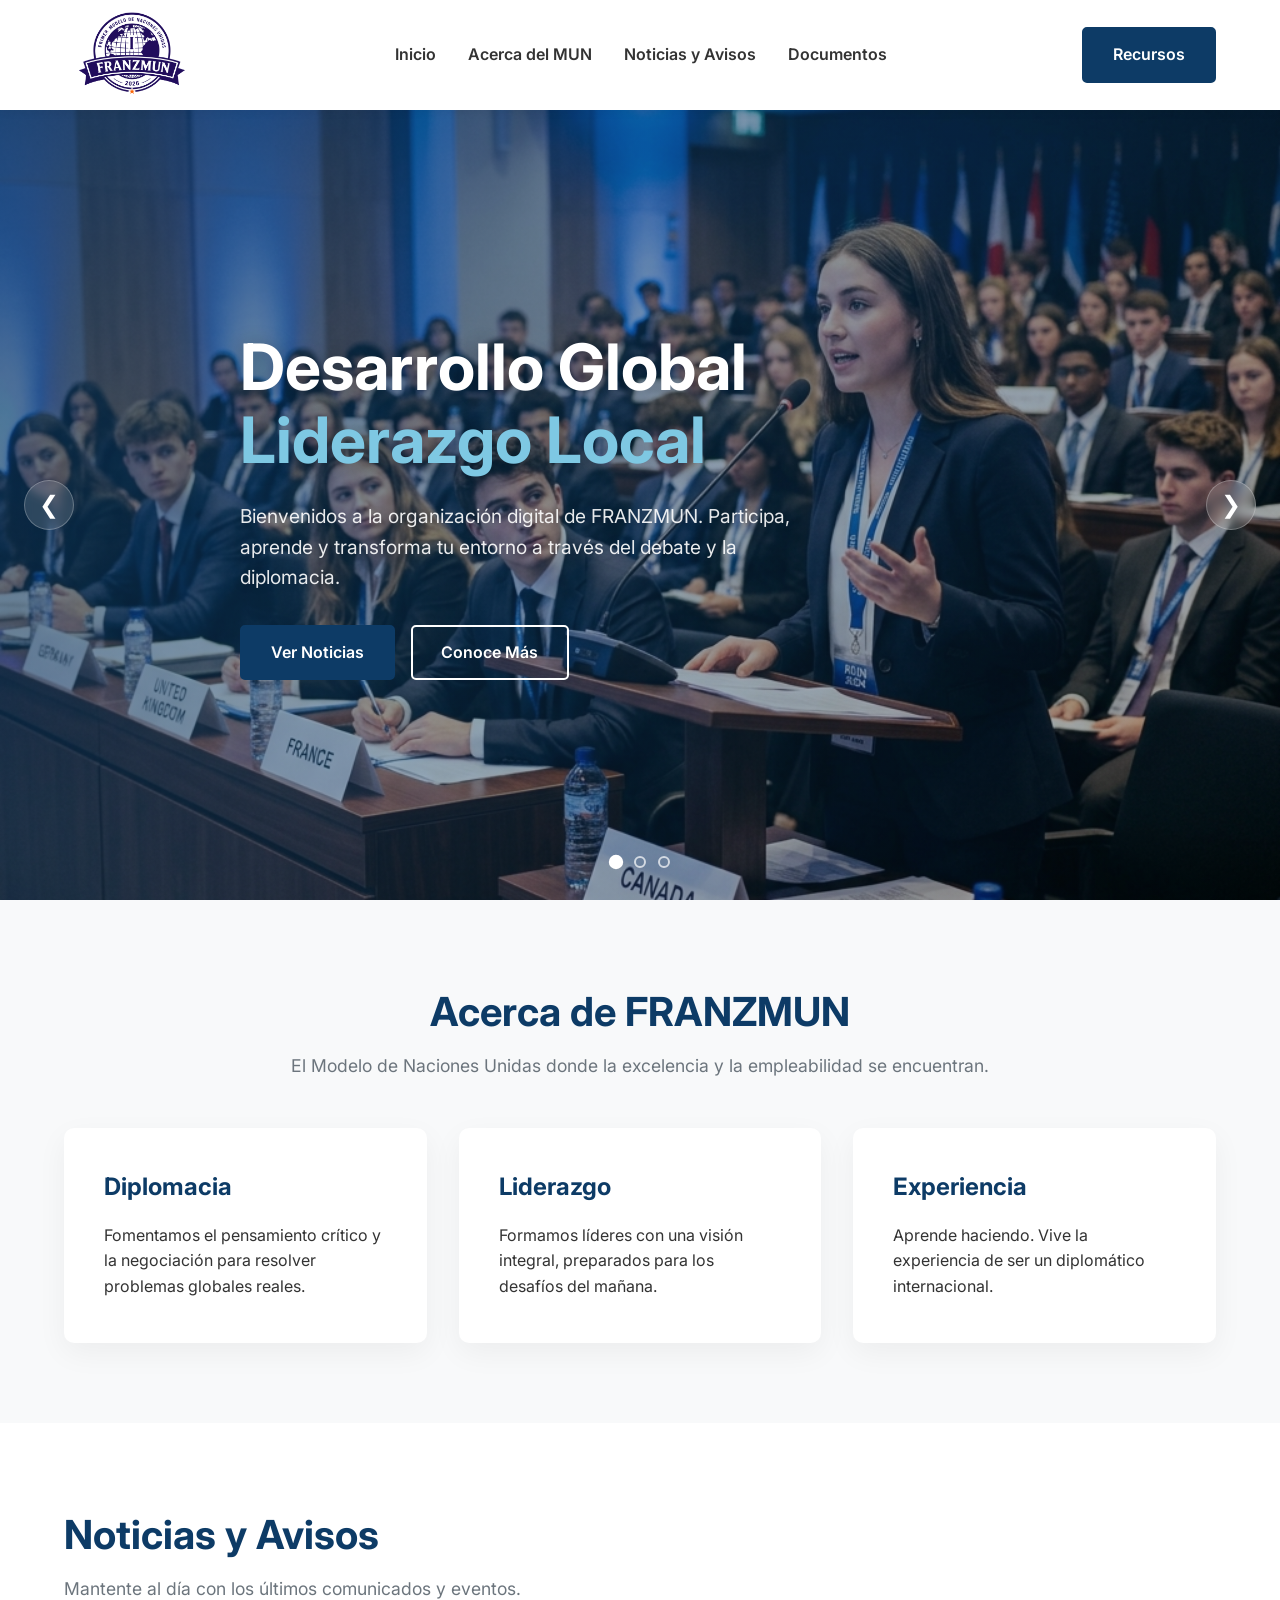
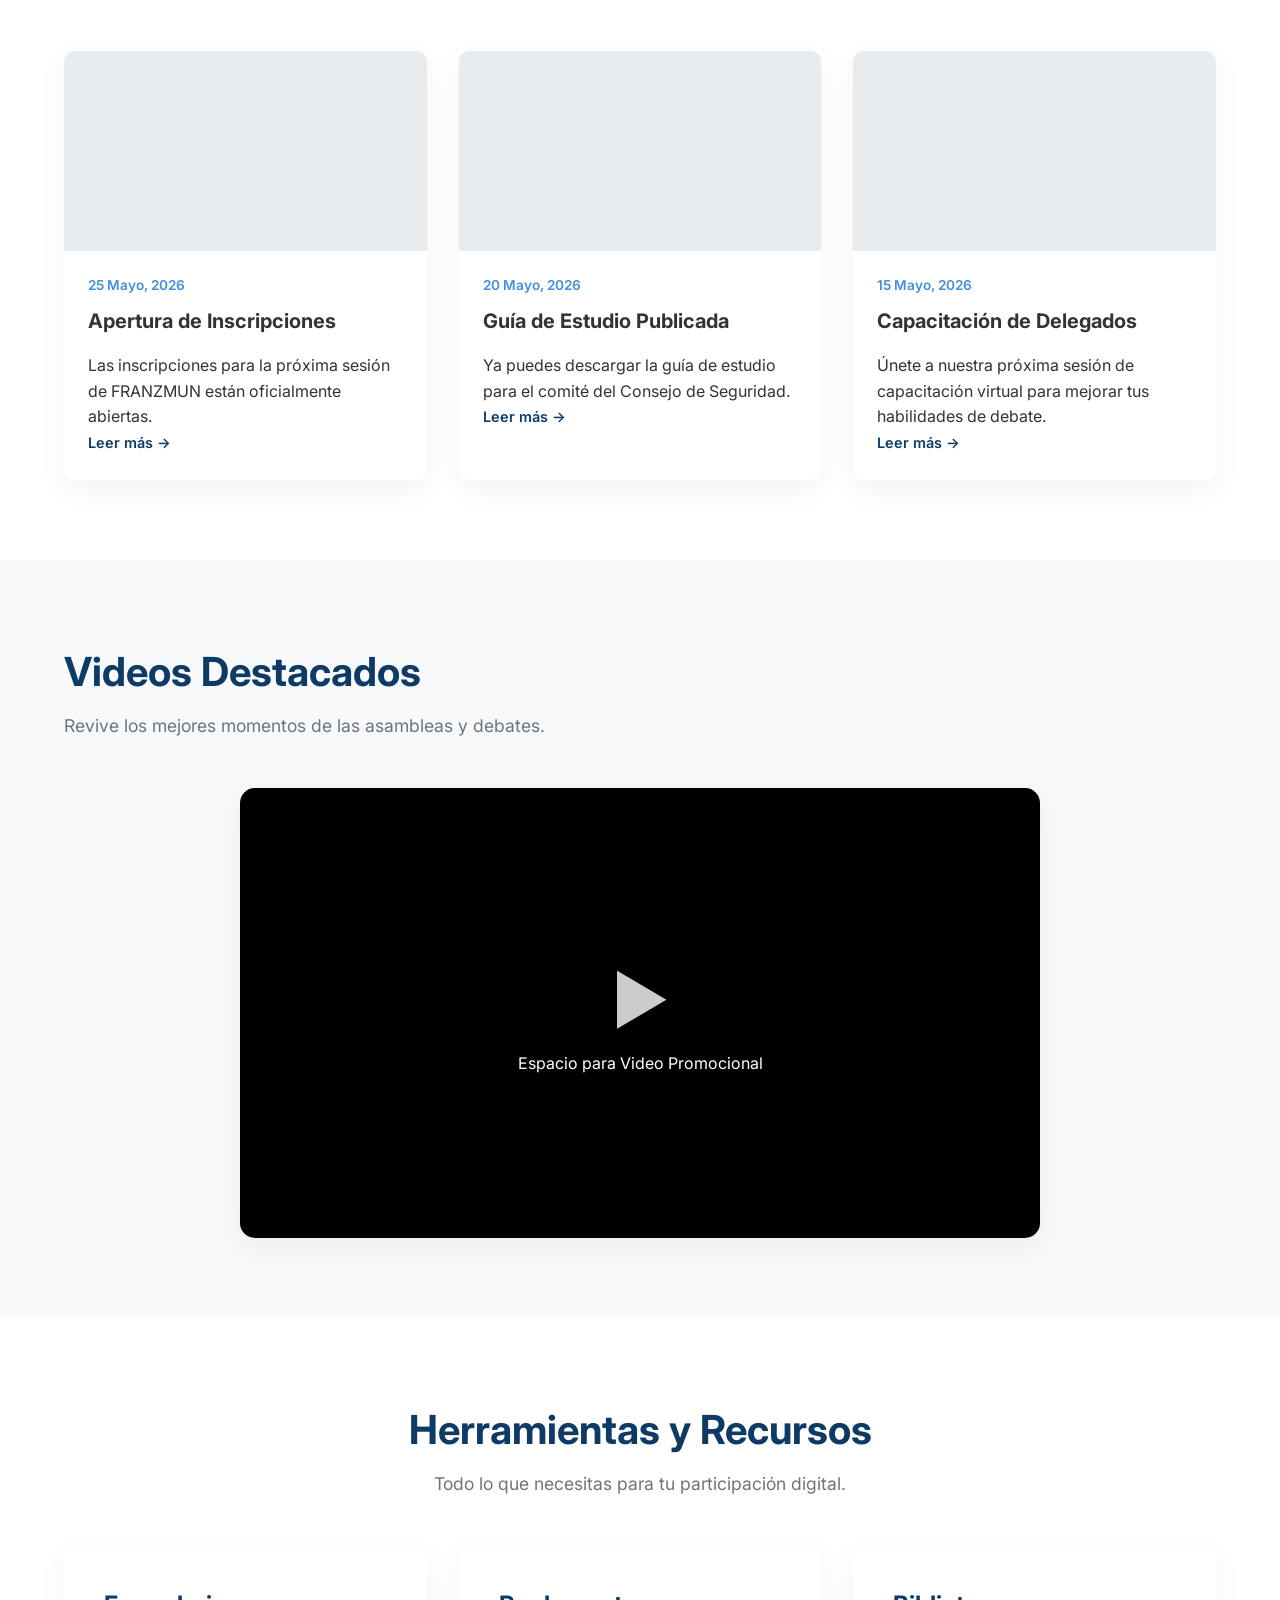
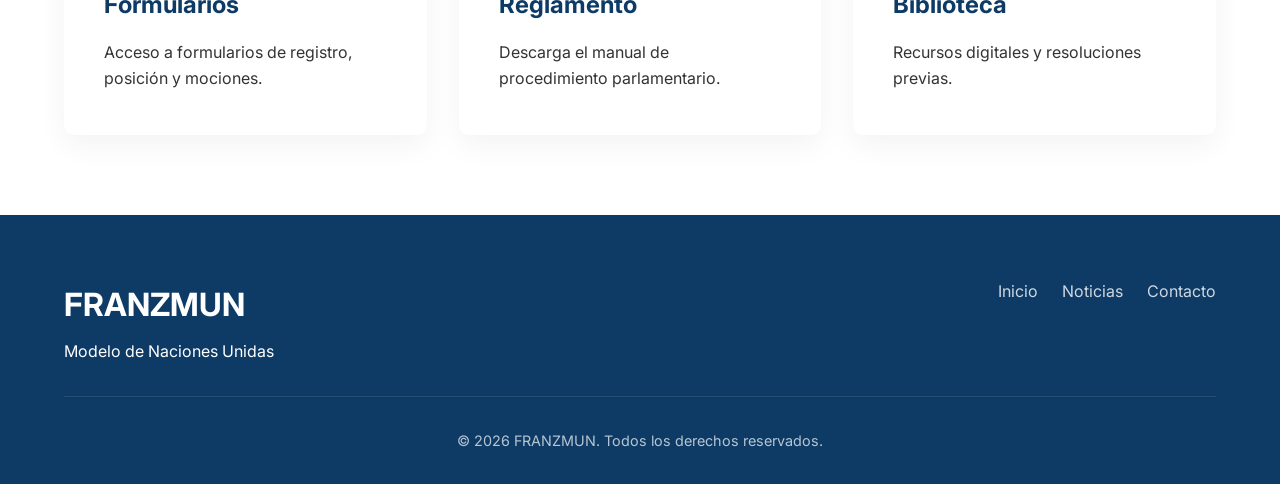
==== index.html @ 97136ec7 "Agregado carrusel de imagenes en el inicio" ====
<!DOCTYPE html>
<html lang="es">
<head>
    <meta charset="UTF-8">
    <meta name="viewport" content="width=device-width, initial-scale=1.0">
    <title>FRANZMUN | Modelo de Naciones Unidas</title>
    <meta name="description" content="Página oficial de FRANZMUN, Modelo de Naciones Unidas. Organización digital, herramientas virtuales y recursos para los delegados.">
    <!-- Google Fonts -->
    <link rel="preconnect" href="https://fonts.googleapis.com">
    <link rel="preconnect" href="https://fonts.gstatic.com" crossorigin>
    <link href="https://fonts.googleapis.com/css2?family=Inter:wght@300;400;600;700&display=swap" rel="stylesheet">
    <!-- Custom CSS -->
    <link rel="stylesheet" href="css/styles.css">
</head>
<body>

    <!-- Header / Navbar -->
    <header class="header">
        <div class="container navbar">
            <div class="logo">
                <a href="#"><img src="franzmun_transparente.png" alt="FRANZMUN Logo" class="logo-img"></a>
            </div>
            <nav class="nav-links">
                <ul>
                    <li><a href="#inicio">Inicio</a></li>
                    <li><a href="#acerca">Acerca del MUN</a></li>
                    <li><a href="#noticias">Noticias y Avisos</a></li>
                    <li><a href="documentos.html">Documentos</a></li>
                </ul>
            </nav>
            <a href="#recursos" class="btn btn-primary">Recursos</a>
            <div class="menu-toggle" id="mobile-menu">
                <span class="bar"></span>
                <span class="bar"></span>
                <span class="bar"></span>
            </div>
        </div>
    </header>

    <!-- Hero Carousel -->
    <section id="inicio" class="hero-carousel">
        <div class="carousel-slides">
            <!-- Slide 1 -->
            <div class="carousel-slide active" style="background-image: url('images/mun_debate.png');">
                <div class="carousel-overlay"></div>
                <div class="carousel-content container">
                    <h1>Desarrollo Global <br> <span>Liderazgo Local</span></h1>
                    <p>Bienvenidos a la organización digital de FRANZMUN. Participa, aprende y transforma tu entorno a través del debate y la diplomacia.</p>
                    <div class="hero-buttons">
                        <a href="#noticias" class="btn btn-primary">Ver Noticias</a>
                        <a href="#acerca" class="btn btn-secondary btn-light">Conoce Más</a>
                    </div>
                </div>
            </div>
            <!-- Slide 2 -->
            <div class="carousel-slide" style="background-image: url('images/mun_assembly.png');">
                <div class="carousel-overlay"></div>
                <div class="carousel-content container">
                    <h1>Asamblea General <br> <span>FRANZMUN 2026</span></h1>
                    <p>Vive la experiencia de representar a una nación y debatir los temas más relevantes de la agenda internacional.</p>
                    <div class="hero-buttons">
                        <a href="documentos.html" class="btn btn-primary">Ver Documentos</a>
                        <a href="#acerca" class="btn btn-secondary btn-light">Conoce Más</a>
                    </div>
                </div>
            </div>
            <!-- Slide 3 -->
            <div class="carousel-slide" style="background-image: url('images/mun_networking.png');">
                <div class="carousel-overlay"></div>
                <div class="carousel-content container">
                    <h1>Diplomacia <br> <span>y Networking</span></h1>
                    <p>Conecta con otros delegados, desarrolla habilidades de liderazgo y construye relaciones internacionales.</p>
                    <div class="hero-buttons">
                        <a href="#herramientas" class="btn btn-primary">Herramientas</a>
                        <a href="#acerca" class="btn btn-secondary btn-light">Conoce Más</a>
                    </div>
                </div>
            </div>
        </div>
        <!-- Carousel Indicators -->
        <div class="carousel-indicators">
            <button class="indicator active" data-slide="0" aria-label="Slide 1"></button>
            <button class="indicator" data-slide="1" aria-label="Slide 2"></button>
            <button class="indicator" data-slide="2" aria-label="Slide 3"></button>
        </div>
        <!-- Carousel Arrows -->
        <button class="carousel-arrow carousel-prev" aria-label="Anterior">&#10094;</button>
        <button class="carousel-arrow carousel-next" aria-label="Siguiente">&#10095;</button>
    </section>

    <!-- Acerca del MUN -->
    <section id="acerca" class="section bg-light">
        <div class="container">
            <div class="section-header text-center">
                <h2>Acerca de FRANZMUN</h2>
                <p>El Modelo de Naciones Unidas donde la excelencia y la empleabilidad se encuentran.</p>
            </div>
            <div class="about-grid">
                <div class="card">
                    <h3>Diplomacia</h3>
                    <p>Fomentamos el pensamiento crítico y la negociación para resolver problemas globales reales.</p>
                </div>
                <div class="card">
                    <h3>Liderazgo</h3>
                    <p>Formamos líderes con una visión integral, preparados para los desafíos del mañana.</p>
                </div>
                <div class="card">
                    <h3>Experiencia</h3>
                    <p>Aprende haciendo. Vive la experiencia de ser un diplomático internacional.</p>
                </div>
            </div>
        </div>
    </section>

    <!-- Noticias y Avisos -->
    <section id="noticias" class="section">
        <div class="container">
            <div class="section-header">
                <h2>Noticias y Avisos</h2>
                <p>Mantente al día con los últimos comunicados y eventos.</p>
            </div>
            <div class="news-grid">
                <!-- News Card 1 -->
                <article class="news-card">
                    <div class="news-image placeholder-img"></div>
                    <div class="news-content">
                        <span class="date">25 Mayo, 2026</span>
                        <h3>Apertura de Inscripciones</h3>
                        <p>Las inscripciones para la próxima sesión de FRANZMUN están oficialmente abiertas.</p>
                        <a href="#" class="read-more">Leer más &rarr;</a>
                    </div>
                </article>
                <!-- News Card 2 -->
                <article class="news-card">
                    <div class="news-image placeholder-img"></div>
                    <div class="news-content">
                        <span class="date">20 Mayo, 2026</span>
                        <h3>Guía de Estudio Publicada</h3>
                        <p>Ya puedes descargar la guía de estudio para el comité del Consejo de Seguridad.</p>
                        <a href="#" class="read-more">Leer más &rarr;</a>
                    </div>
                </article>
                <!-- News Card 3 -->
                <article class="news-card">
                    <div class="news-image placeholder-img"></div>
                    <div class="news-content">
                        <span class="date">15 Mayo, 2026</span>
                        <h3>Capacitación de Delegados</h3>
                        <p>Únete a nuestra próxima sesión de capacitación virtual para mejorar tus habilidades de debate.</p>
                        <a href="#" class="read-more">Leer más &rarr;</a>
                    </div>
                </article>
            </div>
        </div>
    </section>

    <!-- Multimedia / Videos -->
    <section id="multimedia" class="section bg-light">
        <div class="container">
            <div class="section-header">
                <h2>Videos Destacados</h2>
                <p>Revive los mejores momentos de las asambleas y debates.</p>
            </div>
            <div class="video-container">
                <!-- Placeholder for Video Integration -->
                <div class="video-wrapper">
                    <div class="video-placeholder">
                        <span class="play-icon">&#9658;</span>
                        <p>Espacio para Video Promocional</p>
                    </div>
                </div>
            </div>
        </div>
    </section>

    <!-- Herramientas Virtuales & Recursos -->
    <section id="herramientas" class="section">
        <div class="container">
            <div class="section-header text-center">
                <h2>Herramientas y Recursos</h2>
                <p>Todo lo que necesitas para tu participación digital.</p>
            </div>
            <div class="tools-grid">
                <a href="#" class="tool-card">
                    <h3>Formularios</h3>
                    <p>Acceso a formularios de registro, posición y mociones.</p>
                </a>
                <a href="#" class="tool-card">
                    <h3>Reglamento</h3>
                    <p>Descarga el manual de procedimiento parlamentario.</p>
                </a>
                <a href="#" class="tool-card">
                    <h3>Biblioteca</h3>
                    <p>Recursos digitales y resoluciones previas.</p>
                </a>
            </div>
        </div>
    </section>

    <!-- Footer -->
    <footer class="footer">
        <div class="container">
            <div class="footer-content">
                <div class="footer-brand">
                    <h2>FRANZMUN</h2>
                    <p>Modelo de Naciones Unidas</p>
                </div>
                <div class="footer-links">
                    <ul>
                        <li><a href="#inicio">Inicio</a></li>
                        <li><a href="#noticias">Noticias</a></li>
                        <li><a href="#contacto">Contacto</a></li>
                    </ul>
                </div>
            </div>
            <div class="footer-bottom">
                <p>&copy; 2026 FRANZMUN. Todos los derechos reservados.</p>
            </div>
        </div>
    </footer>

    <!-- Custom JS -->
    <script src="js/main.js"></script>
</body>
</html>
---- css/styles.css ----
/* =========================================
   VARIABLES & DESIGN TOKENS
   ========================================= */
:root {
    /* Colors - Corporate Blue, White, and Grays */
    --primary-color: #0d3b66;      /* Deep Corporate Blue */
    --primary-light: #165696;
    --secondary-color: #418fde;    /* UN Light Blue Accent */
    --bg-color: #ffffff;           /* Pure White */
    --bg-light: #f8f9fa;           /* Light Gray for section distinction */
    --text-main: #333333;          /* Dark gray for readable text */
    --text-muted: #6c757d;
    --white: #ffffff;
    
    /* Typography */
    --font-family: 'Inter', sans-serif;
    
    /* Transitions & Shadows */
    --transition-speed: 0.3s;
    --box-shadow: 0 10px 30px rgba(0, 0, 0, 0.05);
    --box-shadow-hover: 0 15px 40px rgba(13, 59, 102, 0.15);
}

/* =========================================
   RESET & GLOBAL STYLES
   ========================================= */
* {
    margin: 0;
    padding: 0;
    box-sizing: border-box;
}

html {
    scroll-behavior: smooth;
}

body {
    font-family: var(--font-family);
    background-color: var(--bg-color);
    color: var(--text-main);
    line-height: 1.6;
    overflow-x: hidden;
}

a {
    text-decoration: none;
    color: inherit;
    transition: color var(--transition-speed);
}

ul {
    list-style: none;
}

.container {
    width: 90%;
    max-width: 1200px;
    margin: 0 auto;
}

.section {
    padding: 5rem 0;
}

.bg-light {
    background-color: var(--bg-light);
}

.text-center {
    text-align: center;
}

.section-header {
    margin-bottom: 3rem;
}

.section-header h2 {
    font-size: 2.5rem;
    color: var(--primary-color);
    margin-bottom: 0.5rem;
}

.section-header p {
    color: var(--text-muted);
    font-size: 1.1rem;
}

/* =========================================
   BUTTONS
   ========================================= */
.btn {
    display: inline-block;
    padding: 0.8rem 1.8rem;
    border-radius: 5px;
    font-weight: 600;
    cursor: pointer;
    transition: all var(--transition-speed);
    text-align: center;
}

.btn-primary {
    background-color: var(--primary-color);
    color: var(--white);
    border: 2px solid var(--primary-color);
}

.btn-primary:hover {
    background-color: var(--primary-light);
    border-color: var(--primary-light);
    transform: translateY(-2px);
    box-shadow: 0 5px 15px rgba(13, 59, 102, 0.3);
}

.btn-secondary {
    background-color: transparent;
    color: var(--primary-color);
    border: 2px solid var(--primary-color);
}

.btn-secondary:hover {
    background-color: var(--primary-color);
    color: var(--white);
    transform: translateY(-2px);
}

/* =========================================
   HEADER & NAVBAR
   ========================================= */
.header {
    background-color: rgba(255, 255, 255, 0.95);
    backdrop-filter: blur(10px);
    position: fixed;
    width: 100%;
    top: 0;
    z-index: 1000;
    box-shadow: 0 2px 10px rgba(0,0,0,0.05);
}

.navbar {
    display: flex;
    justify-content: space-between;
    align-items: center;
    height: 110px;
}

.logo a {
    display: flex;
    align-items: center;
}

.logo-img {
    height: 90px;
    width: auto;
    transition: transform var(--transition-speed);
}
.logo-img:hover {
    transform: scale(1.05);
}

.nav-links ul {
    display: flex;
    gap: 2rem;
}

.nav-links a {
    font-weight: 600;
    color: var(--text-main);
    position: relative;
}

.nav-links a::after {
    content: '';
    position: absolute;
    width: 0;
    height: 2px;
    bottom: -5px;
    left: 0;
    background-color: var(--secondary-color);
    transition: width var(--transition-speed);
}

.nav-links a:hover::after {
    width: 100%;
}

.nav-links a:hover {
    color: var(--primary-color);
}

.menu-toggle {
    display: none;
    cursor: pointer;
}

.bar {
    display: block;
    width: 25px;
    height: 3px;
    margin: 5px auto;
    transition: all 0.3s ease-in-out;
    background-color: var(--primary-color);
}

/* =========================================
   HERO CAROUSEL
   ========================================= */
.hero-carousel {
    margin-top: 110px;
    position: relative;
    height: calc(100vh - 110px);
    min-height: 500px;
    overflow: hidden;
}

.carousel-slides {
    position: relative;
    width: 100%;
    height: 100%;
}

.carousel-slide {
    position: absolute;
    top: 0;
    left: 0;
    width: 100%;
    height: 100%;
    background-size: cover;
    background-position: center;
    background-repeat: no-repeat;
    opacity: 0;
    transition: opacity 1s ease-in-out;
    display: flex;
    align-items: center;
    z-index: 0;
}

.carousel-slide.active {
    opacity: 1;
    z-index: 1;
}

.carousel-overlay {
    position: absolute;
    top: 0;
    left: 0;
    right: 0;
    bottom: 0;
    background: linear-gradient(135deg, rgba(13, 59, 102, 0.75) 0%, rgba(13, 59, 102, 0.45) 50%, rgba(0, 0, 0, 0.3) 100%);
    z-index: 1;
}

.carousel-content {
    position: relative;
    z-index: 2;
    max-width: 800px;
}

.carousel-content h1 {
    font-size: 4rem;
    line-height: 1.15;
    color: var(--white);
    margin-bottom: 1.5rem;
    text-shadow: 0 2px 20px rgba(0, 0, 0, 0.3);
    animation: fadeInUp 0.8s ease-out;
}

.carousel-content h1 span {
    color: #7ec8e3;
}

.carousel-content p {
    font-size: 1.2rem;
    color: rgba(255, 255, 255, 0.9);
    margin-bottom: 2rem;
    max-width: 600px;
    text-shadow: 0 1px 10px rgba(0, 0, 0, 0.2);
    animation: fadeInUp 0.8s ease-out 0.2s both;
}

.carousel-content .hero-buttons {
    animation: fadeInUp 0.8s ease-out 0.4s both;
}

/* Light variant buttons for dark backgrounds */
.btn-light {
    color: var(--white) !important;
    border-color: var(--white) !important;
}

.btn-light:hover {
    background-color: var(--white) !important;
    color: var(--primary-color) !important;
}

/* Carousel Indicators */
.carousel-indicators {
    position: absolute;
    bottom: 2rem;
    left: 50%;
    transform: translateX(-50%);
    display: flex;
    gap: 0.75rem;
    z-index: 10;
}

.indicator {
    width: 12px;
    height: 12px;
    border-radius: 50%;
    border: 2px solid rgba(255, 255, 255, 0.7);
    background: transparent;
    cursor: pointer;
    transition: all 0.3s ease;
    padding: 0;
}

.indicator:hover {
    background: rgba(255, 255, 255, 0.5);
}

.indicator.active {
    background: var(--white);
    border-color: var(--white);
    transform: scale(1.2);
}

/* Carousel Arrows */
.carousel-arrow {
    position: absolute;
    top: 50%;
    transform: translateY(-50%);
    z-index: 10;
    background: rgba(255, 255, 255, 0.15);
    backdrop-filter: blur(5px);
    border: 1px solid rgba(255, 255, 255, 0.25);
    color: var(--white);
    font-size: 1.5rem;
    width: 50px;
    height: 50px;
    border-radius: 50%;
    cursor: pointer;
    transition: all 0.3s ease;
    display: flex;
    align-items: center;
    justify-content: center;
}

.carousel-arrow:hover {
    background: rgba(255, 255, 255, 0.3);
    transform: translateY(-50%) scale(1.1);
}

.carousel-prev {
    left: 1.5rem;
}

.carousel-next {
    right: 1.5rem;
}

/* Animation */
@keyframes fadeInUp {
    from {
        opacity: 0;
        transform: translateY(25px);
    }
    to {
        opacity: 1;
        transform: translateY(0);
    }
}

.hero-buttons {
    display: flex;
    gap: 1rem;
}

/* =========================================
   CARDS (About & Tools)
   ========================================= */
.about-grid, .tools-grid {
    display: grid;
    grid-template-columns: repeat(auto-fit, minmax(300px, 1fr));
    gap: 2rem;
}

.card, .tool-card {
    background-color: var(--white);
    padding: 2.5rem;
    border-radius: 10px;
    box-shadow: var(--box-shadow);
    transition: all var(--transition-speed);
    border-bottom: 4px solid transparent;
}

.card:hover, .tool-card:hover {
    transform: translateY(-5px);
    box-shadow: var(--box-shadow-hover);
    border-bottom-color: var(--primary-color);
}

.card h3, .tool-card h3 {
    color: var(--primary-color);
    margin-bottom: 1rem;
    font-size: 1.5rem;
}

/* =========================================
   NEWS SECTION
   ========================================= */
.news-grid {
    display: grid;
    grid-template-columns: repeat(auto-fit, minmax(300px, 1fr));
    gap: 2rem;
}

.news-card {
    background: var(--white);
    border-radius: 10px;
    overflow: hidden;
    box-shadow: var(--box-shadow);
    transition: transform var(--transition-speed);
}

.news-card:hover {
    transform: translateY(-5px);
    box-shadow: var(--box-shadow-hover);
}

.news-image {
    width: 100%;
    height: 200px;
    background-color: #e9ecef;
}

.news-content {
    padding: 1.5rem;
}

.news-content .date {
    font-size: 0.85rem;
    color: var(--secondary-color);
    font-weight: 600;
    display: block;
    margin-bottom: 0.5rem;
}

.news-content h3 {
    margin-bottom: 1rem;
    font-size: 1.25rem;
}

.read-more {
    color: var(--primary-color);
    font-weight: 600;
    font-size: 0.9rem;
}

.read-more:hover {
    color: var(--secondary-color);
}

/* =========================================
   VIDEO SECTION
   ========================================= */
.video-wrapper {
    width: 100%;
    max-width: 800px;
    margin: 0 auto;
    border-radius: 15px;
    overflow: hidden;
    box-shadow: var(--box-shadow);
    aspect-ratio: 16/9;
    background-color: #000;
    display: flex;
    justify-content: center;
    align-items: center;
    position: relative;
    cursor: pointer;
}

.video-placeholder {
    text-align: center;
    color: var(--white);
}

.play-icon {
    font-size: 4rem;
    color: rgba(255, 255, 255, 0.8);
    transition: color var(--transition-speed), transform var(--transition-speed);
}

.video-wrapper:hover .play-icon {
    color: var(--white);
    transform: scale(1.1);
}

/* =========================================
   FOOTER
   ========================================= */
.footer {
    background-color: var(--primary-color);
    color: var(--white);
    padding: 4rem 0 2rem;
}

.footer-content {
    display: flex;
    justify-content: space-between;
    flex-wrap: wrap;
    margin-bottom: 2rem;
    border-bottom: 1px solid rgba(255,255,255,0.1);
    padding-bottom: 2rem;
}

.footer-brand {
    display: flex;
    flex-direction: column;
}

.footer-brand h2 {
    font-size: 2rem;
    margin-bottom: 0.5rem;
}

.footer-links ul {
    display: flex;
    gap: 1.5rem;
}

.footer-links a {
    opacity: 0.8;
}

.footer-links a:hover {
    opacity: 1;
    color: var(--secondary-color);
}

.footer-bottom {
    text-align: center;
    opacity: 0.7;
    font-size: 0.9rem;
}

/* =========================================
   RESPONSIVE DESIGN
   ========================================= */
@media (max-width: 900px) {
    .carousel-content h1 {
        font-size: 3rem;
    }
}

@media (max-width: 768px) {
    .menu-toggle {
        display: block;
    }

    .nav-links {
        position: absolute;
        top: 80px;
        left: -100%;
        width: 100%;
        background-color: var(--white);
        flex-direction: column;
        text-align: center;
        transition: 0.3s;
        box-shadow: 0 10px 10px rgba(0,0,0,0.1);
        padding: 2rem 0;
    }

    .nav-links.active {
        left: 0;
    }

    .nav-links ul {
        flex-direction: column;
        gap: 1.5rem;
    }

    .navbar .btn {
        display: none;
    }

    .hero-carousel {
        margin-top: 80px;
        height: calc(100vh - 80px);
    }

    .carousel-content {
        text-align: center;
    }

    .carousel-content h1 {
        font-size: 2.2rem;
    }

    .hero-buttons {
        justify-content: center;
        flex-wrap: wrap;
    }

    .carousel-arrow {
        width: 40px;
        height: 40px;
        font-size: 1.2rem;
    }

    .carousel-prev {
        left: 0.75rem;
    }

    .carousel-next {
        right: 0.75rem;
    }
}

/* =========================================
   DOCUMENTS PAGE
   ========================================= */

/* Active nav link */
.active-link {
    color: var(--primary-color) !important;
}

.active-link::after {
    width: 100% !important;
}

/* Banner */
.docs-banner {
    margin-top: 110px;
    position: relative;
    background: linear-gradient(135deg, var(--primary-color) 0%, var(--primary-light) 40%, var(--secondary-color) 100%);
    padding: 5rem 0;
    overflow: hidden;
}

.docs-banner::before {
    content: '';
    position: absolute;
    top: -50%;
    right: -10%;
    width: 600px;
    height: 600px;
    background: rgba(255, 255, 255, 0.05);
    border-radius: 50%;
    z-index: 0;
}

.docs-banner::after {
    content: '';
    position: absolute;
    bottom: -30%;
    left: -5%;
    width: 400px;
    height: 400px;
    background: rgba(255, 255, 255, 0.03);
    border-radius: 50%;
    z-index: 0;
}

.docs-banner-overlay {
    position: absolute;
    top: 0;
    left: 0;
    right: 0;
    bottom: 0;
    background: url("data:image/svg+xml,%3Csvg width='60' height='60' viewBox='0 0 60 60' xmlns='http://www.w3.org/2000/svg'%3E%3Cg fill='none' fill-rule='evenodd'%3E%3Cg fill='%23ffffff' fill-opacity='0.03'%3E%3Cpath d='M36 34v-4h-2v4h-4v2h4v4h2v-4h4v-2h-4zm0-30V0h-2v4h-4v2h4v4h2V6h4V4h-4zM6 34v-4H4v4H0v2h4v4h2v-4h4v-2H6zM6 4V0H4v4H0v2h4v4h2V6h4V4H6z'/%3E%3C/g%3E%3C/g%3E%3C/svg%3E");
    z-index: 0;
}

.docs-banner-content {
    position: relative;
    z-index: 1;
}

.docs-banner-content h1 {
    font-size: 3rem;
    color: var(--white);
    margin-bottom: 0.75rem;
    font-weight: 700;
    letter-spacing: -0.5px;
}

.docs-banner-content p {
    color: rgba(255, 255, 255, 0.85);
    font-size: 1.15rem;
    font-weight: 300;
}

/* Documents Grid */
.docs-section {
    padding: 4rem 0 5rem;
    background-color: var(--bg-light);
}

.docs-grid {
    display: grid;
    grid-template-columns: repeat(2, 1fr);
    gap: 2.5rem;
}

/* Document Card */
.doc-card {
    background: var(--white);
    border-radius: 16px;
    padding: 2.5rem;
    box-shadow: 0 4px 24px rgba(13, 59, 102, 0.08);
    transition: all 0.4s cubic-bezier(0.25, 0.46, 0.45, 0.94);
    position: relative;
    overflow: hidden;
    border: 1px solid rgba(13, 59, 102, 0.06);
}

.doc-card::before {
    content: '';
    position: absolute;
    top: 0;
    left: 0;
    right: 0;
    height: 4px;
    background: linear-gradient(90deg, var(--primary-color), var(--secondary-color));
    transform: scaleX(0);
    transform-origin: left;
    transition: transform 0.4s ease;
}

.doc-card:hover {
    transform: translateY(-8px);
    box-shadow: 0 20px 50px rgba(13, 59, 102, 0.15);
}

.doc-card:hover::before {
    transform: scaleX(1);
}

/* Card Icon */
.doc-card-icon {
    width: 80px;
    height: 80px;
    border-radius: 16px;
    background: linear-gradient(135deg, rgba(13, 59, 102, 0.08), rgba(65, 143, 222, 0.12));
    display: flex;
    align-items: center;
    justify-content: center;
    margin-bottom: 1.5rem;
    color: var(--primary-color);
    transition: all 0.4s ease;
}

.comisiones-icon {
    background: linear-gradient(135deg, rgba(65, 143, 222, 0.08), rgba(13, 59, 102, 0.12));
}

.doc-card:hover .doc-card-icon {
    background: linear-gradient(135deg, var(--primary-color), var(--secondary-color));
    color: var(--white);
    transform: scale(1.05);
}

/* Card Content */
.doc-card h2 {
    font-size: 1.6rem;
    color: var(--primary-color);
    margin-bottom: 0.75rem;
    font-weight: 700;
}

.doc-description {
    color: var(--text-muted);
    font-size: 0.95rem;
    line-height: 1.7;
    margin-bottom: 1.5rem;
}

/* Document Details */
.doc-details {
    background: var(--bg-light);
    border-radius: 10px;
    padding: 1.25rem;
    margin-bottom: 2rem;
}

.doc-detail-item {
    display: flex;
    justify-content: space-between;
    align-items: center;
    padding: 0.5rem 0;
}

.doc-detail-item + .doc-detail-item {
    border-top: 1px solid rgba(13, 59, 102, 0.08);
}

.doc-detail-label {
    font-size: 0.85rem;
    color: var(--text-muted);
    font-weight: 600;
    text-transform: uppercase;
    letter-spacing: 0.5px;
}

.doc-detail-value {
    font-size: 0.9rem;
    color: var(--text-main);
    font-weight: 500;
}

/* Action Buttons */
.doc-actions {
    display: flex;
    gap: 1rem;
}

.doc-btn {
    flex: 1;
    display: inline-flex;
    align-items: center;
    justify-content: center;
    gap: 0.5rem;
    padding: 0.85rem 1.2rem;
    font-size: 0.9rem;
    border-radius: 10px;
}

.doc-btn svg {
    flex-shrink: 0;
}

/* Responsive for Documents Page */
@media (max-width: 900px) {
    .docs-grid {
        grid-template-columns: 1fr;
        gap: 2rem;
    }

    .docs-banner-content h1 {
        font-size: 2.2rem;
    }
}

@media (max-width: 768px) {
    .docs-banner {
        margin-top: 80px;
        padding: 3rem 0;
    }

    .docs-banner-content h1 {
        font-size: 1.8rem;
    }

    .doc-card {
        padding: 1.5rem;
    }

    .doc-actions {
        flex-direction: column;
    }
}
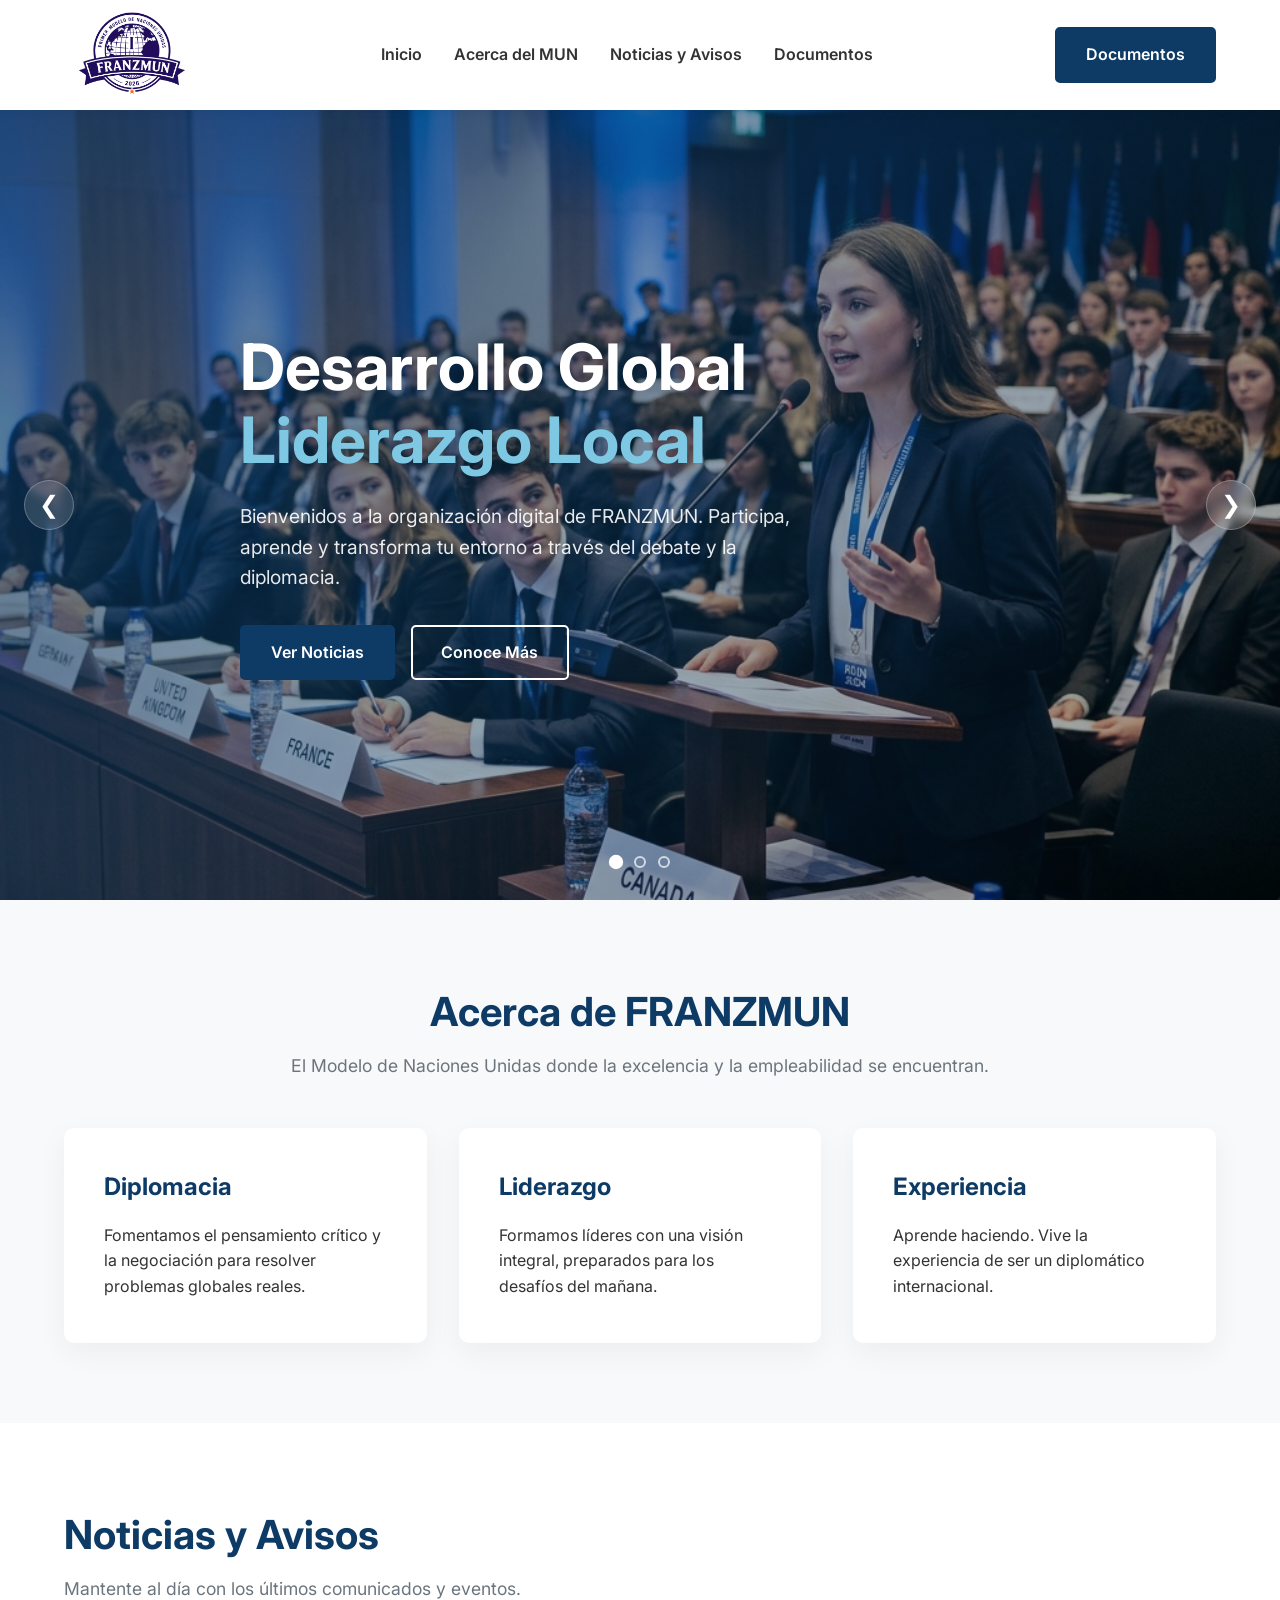
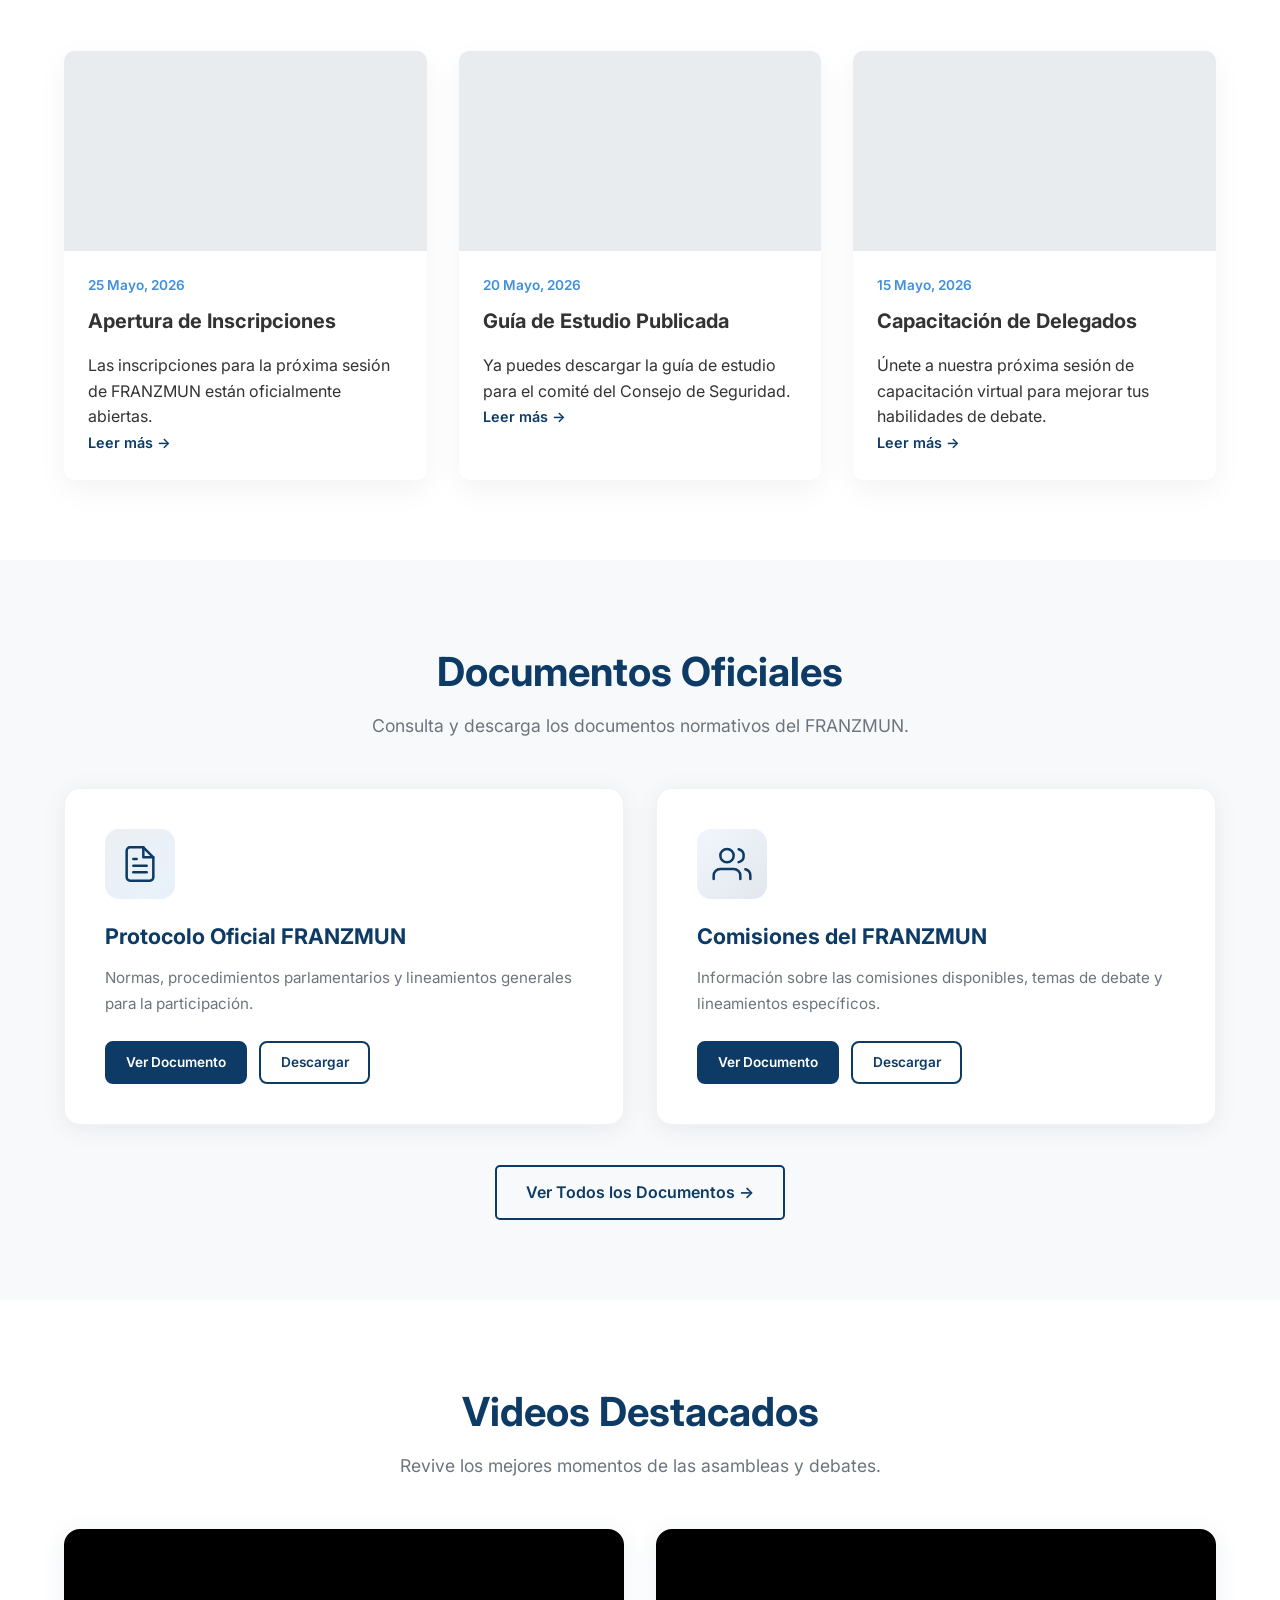
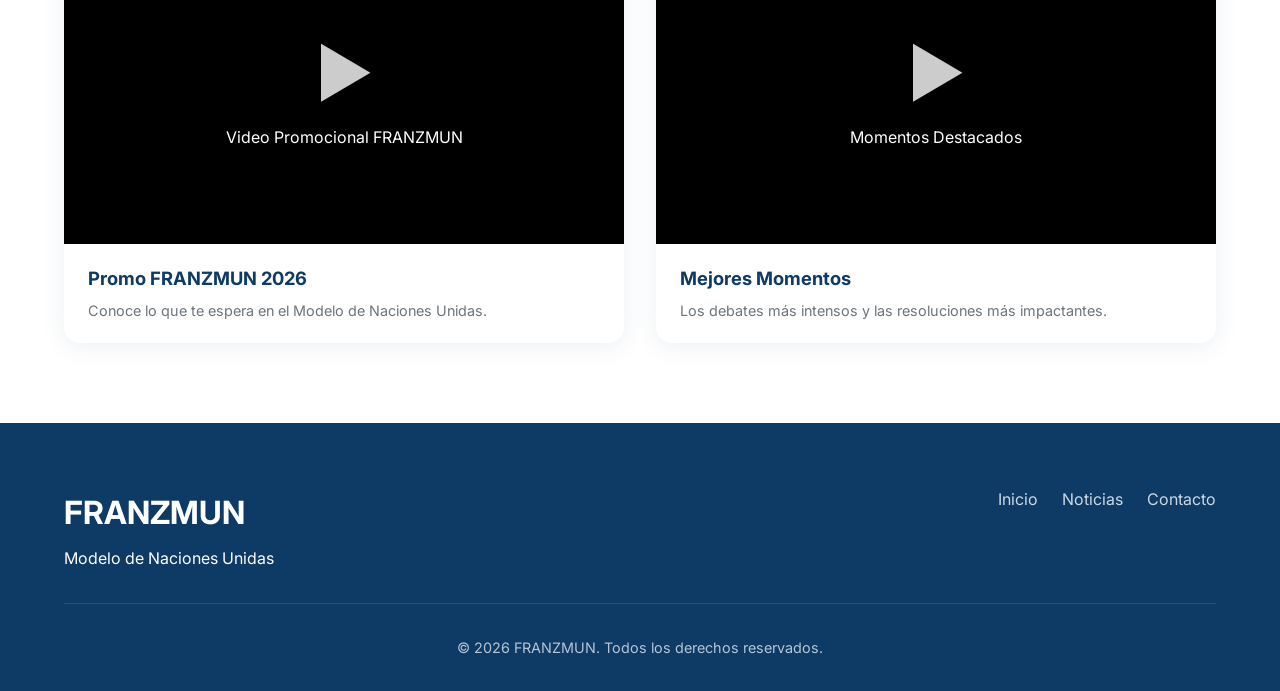
==== commit 046e8d45: "Corregir enlace de Comisiones, rediseñar seccion de Recursos a Documentos/Videos y arreglar enlaces " ====
--- a/index.html
+++ b/index.html
@@ -28,7 +28,7 @@
                     <li><a href="documentos.html">Documentos</a></li>
                 </ul>
             </nav>
-            <a href="#recursos" class="btn btn-primary">Recursos</a>
+            <a href="#herramientas" class="btn btn-primary">Documentos</a>
             <div class="menu-toggle" id="mobile-menu">
                 <span class="bar"></span>
                 <span class="bar"></span>
@@ -59,7 +59,7 @@
                     <h1>Asamblea General <br> <span>FRANZMUN 2026</span></h1>
                     <p>Vive la experiencia de representar a una nación y debatir los temas más relevantes de la agenda internacional.</p>
                     <div class="hero-buttons">
-                        <a href="documentos.html" class="btn btn-primary">Ver Documentos</a>
+                        <a href="#multimedia" class="btn btn-primary">Videos Destacados</a>
                         <a href="#acerca" class="btn btn-secondary btn-light">Conoce Más</a>
                     </div>
                 </div>
@@ -68,10 +68,10 @@
             <div class="carousel-slide" style="background-image: url('images/mun_networking.png');">
                 <div class="carousel-overlay"></div>
                 <div class="carousel-content container">
-                    <h1>Diplomacia <br> <span>y Networking</span></h1>
+                    <h1>Diplomacia <br> <span>y Cooperación</span></h1>
                     <p>Conecta con otros delegados, desarrolla habilidades de liderazgo y construye relaciones internacionales.</p>
                     <div class="hero-buttons">
-                        <a href="#herramientas" class="btn btn-primary">Herramientas</a>
+                        <a href="#herramientas" class="btn btn-primary">Documentos</a>
                         <a href="#acerca" class="btn btn-secondary btn-light">Conoce Más</a>
                     </div>
                 </div>
@@ -154,45 +154,88 @@
         </div>
     </section>
 
-    <!-- Multimedia / Videos -->
-    <section id="multimedia" class="section bg-light">
-        <div class="container">
-            <div class="section-header">
+    <!-- Documentos y Videos -->
+    <section id="herramientas" class="section bg-light">
+        <div class="container">
+            <div class="section-header text-center">
+                <h2>Documentos Oficiales</h2>
+                <p>Consulta y descarga los documentos normativos del FRANZMUN.</p>
+            </div>
+            <div class="docs-home-grid">
+                <!-- Protocolo Oficial -->
+                <div class="doc-home-card">
+                    <div class="doc-home-icon">
+                        <svg xmlns="http://www.w3.org/2000/svg" width="40" height="40" viewBox="0 0 24 24" fill="none" stroke="currentColor" stroke-width="1.5" stroke-linecap="round" stroke-linejoin="round">
+                            <path d="M14 2H6a2 2 0 0 0-2 2v16a2 2 0 0 0 2 2h12a2 2 0 0 0 2-2V8z"/>
+                            <polyline points="14 2 14 8 20 8"/>
+                            <line x1="16" y1="13" x2="8" y2="13"/>
+                            <line x1="16" y1="17" x2="8" y2="17"/>
+                            <polyline points="10 9 9 9 8 9"/>
+                        </svg>
+                    </div>
+                    <h3>Protocolo Oficial FRANZMUN</h3>
+                    <p>Normas, procedimientos parlamentarios y lineamientos generales para la participación.</p>
+                    <div class="doc-home-actions">
+                        <a href="PROTOCOLO OFICIAL FRANZMUN 2026 (1).pdf" target="_blank" class="btn btn-primary btn-sm">Ver Documento</a>
+                        <a href="PROTOCOLO OFICIAL FRANZMUN 2026 (1).pdf" download class="btn btn-secondary btn-sm">Descargar</a>
+                    </div>
+                </div>
+                <!-- Comisiones FRANZMUN -->
+                <div class="doc-home-card">
+                    <div class="doc-home-icon comisiones-icon">
+                        <svg xmlns="http://www.w3.org/2000/svg" width="40" height="40" viewBox="0 0 24 24" fill="none" stroke="currentColor" stroke-width="1.5" stroke-linecap="round" stroke-linejoin="round">
+                            <path d="M17 21v-2a4 4 0 0 0-4-4H5a4 4 0 0 0-4 4v2"/>
+                            <circle cx="9" cy="7" r="4"/>
+                            <path d="M23 21v-2a4 4 0 0 0-3-3.87"/>
+                            <path d="M16 3.13a4 4 0 0 1 0 7.75"/>
+                        </svg>
+                    </div>
+                    <h3>Comisiones del FRANZMUN</h3>
+                    <p>Información sobre las comisiones disponibles, temas de debate y lineamientos específicos.</p>
+                    <div class="doc-home-actions">
+                        <a href="COMICIONES FRANZMUN.pdf" target="_blank" class="btn btn-primary btn-sm">Ver Documento</a>
+                        <a href="COMICIONES FRANZMUN.pdf" download class="btn btn-secondary btn-sm">Descargar</a>
+                    </div>
+                </div>
+            </div>
+            <div class="docs-home-cta">
+                <a href="documentos.html" class="btn btn-secondary">Ver Todos los Documentos &rarr;</a>
+            </div>
+        </div>
+    </section>
+
+    <!-- Videos Destacados -->
+    <section id="multimedia" class="section">
+        <div class="container">
+            <div class="section-header text-center">
                 <h2>Videos Destacados</h2>
                 <p>Revive los mejores momentos de las asambleas y debates.</p>
             </div>
-            <div class="video-container">
-                <!-- Placeholder for Video Integration -->
-                <div class="video-wrapper">
-                    <div class="video-placeholder">
-                        <span class="play-icon">&#9658;</span>
-                        <p>Espacio para Video Promocional</p>
-                    </div>
-                </div>
-            </div>
-        </div>
-    </section>
-
-    <!-- Herramientas Virtuales & Recursos -->
-    <section id="herramientas" class="section">
-        <div class="container">
-            <div class="section-header text-center">
-                <h2>Herramientas y Recursos</h2>
-                <p>Todo lo que necesitas para tu participación digital.</p>
-            </div>
-            <div class="tools-grid">
-                <a href="#" class="tool-card">
-                    <h3>Formularios</h3>
-                    <p>Acceso a formularios de registro, posición y mociones.</p>
-                </a>
-                <a href="#" class="tool-card">
-                    <h3>Reglamento</h3>
-                    <p>Descarga el manual de procedimiento parlamentario.</p>
-                </a>
-                <a href="#" class="tool-card">
-                    <h3>Biblioteca</h3>
-                    <p>Recursos digitales y resoluciones previas.</p>
-                </a>
+            <div class="videos-grid">
+                <div class="video-card">
+                    <div class="video-wrapper">
+                        <div class="video-placeholder">
+                            <span class="play-icon">&#9658;</span>
+                            <p>Video Promocional FRANZMUN</p>
+                        </div>
+                    </div>
+                    <div class="video-info">
+                        <h3>Promo FRANZMUN 2026</h3>
+                        <p>Conoce lo que te espera en el Modelo de Naciones Unidas.</p>
+                    </div>
+                </div>
+                <div class="video-card">
+                    <div class="video-wrapper">
+                        <div class="video-placeholder">
+                            <span class="play-icon">&#9658;</span>
+                            <p>Momentos Destacados</p>
+                        </div>
+                    </div>
+                    <div class="video-info">
+                        <h3>Mejores Momentos</h3>
+                        <p>Los debates más intensos y las resoluciones más impactantes.</p>
+                    </div>
+                </div>
             </div>
         </div>
     </section>
--- a/css/styles.css
+++ b/css/styles.css
@@ -496,6 +496,142 @@
 }
 
 /* =========================================
+   HOMEPAGE DOCUMENTS SECTION
+   ========================================= */
+.docs-home-grid {
+    display: grid;
+    grid-template-columns: repeat(2, 1fr);
+    gap: 2rem;
+    margin-bottom: 2.5rem;
+}
+
+.doc-home-card {
+    background: var(--white);
+    border-radius: 16px;
+    padding: 2.5rem;
+    box-shadow: 0 4px 24px rgba(13, 59, 102, 0.08);
+    transition: all 0.4s cubic-bezier(0.25, 0.46, 0.45, 0.94);
+    position: relative;
+    overflow: hidden;
+    border: 1px solid rgba(13, 59, 102, 0.06);
+}
+
+.doc-home-card::before {
+    content: '';
+    position: absolute;
+    top: 0;
+    left: 0;
+    right: 0;
+    height: 4px;
+    background: linear-gradient(90deg, var(--primary-color), var(--secondary-color));
+    transform: scaleX(0);
+    transform-origin: left;
+    transition: transform 0.4s ease;
+}
+
+.doc-home-card:hover {
+    transform: translateY(-8px);
+    box-shadow: 0 20px 50px rgba(13, 59, 102, 0.15);
+}
+
+.doc-home-card:hover::before {
+    transform: scaleX(1);
+}
+
+.doc-home-icon {
+    width: 70px;
+    height: 70px;
+    border-radius: 14px;
+    background: linear-gradient(135deg, rgba(13, 59, 102, 0.08), rgba(65, 143, 222, 0.12));
+    display: flex;
+    align-items: center;
+    justify-content: center;
+    margin-bottom: 1.25rem;
+    color: var(--primary-color);
+    transition: all 0.4s ease;
+}
+
+.doc-home-card:hover .doc-home-icon {
+    background: linear-gradient(135deg, var(--primary-color), var(--secondary-color));
+    color: var(--white);
+    transform: scale(1.05);
+}
+
+.doc-home-card h3 {
+    color: var(--primary-color);
+    font-size: 1.35rem;
+    margin-bottom: 0.75rem;
+    font-weight: 700;
+}
+
+.doc-home-card > p {
+    color: var(--text-muted);
+    font-size: 0.95rem;
+    line-height: 1.7;
+    margin-bottom: 1.5rem;
+}
+
+.doc-home-actions {
+    display: flex;
+    gap: 0.75rem;
+}
+
+.btn-sm {
+    padding: 0.55rem 1.2rem;
+    font-size: 0.85rem;
+    border-radius: 8px;
+}
+
+.docs-home-cta {
+    text-align: center;
+    margin-top: 1rem;
+}
+
+/* =========================================
+   VIDEOS GRID SECTION
+   ========================================= */
+.videos-grid {
+    display: grid;
+    grid-template-columns: repeat(2, 1fr);
+    gap: 2rem;
+}
+
+.video-card {
+    border-radius: 16px;
+    overflow: hidden;
+    box-shadow: 0 4px 24px rgba(13, 59, 102, 0.08);
+    transition: all 0.4s cubic-bezier(0.25, 0.46, 0.45, 0.94);
+    background: var(--white);
+}
+
+.video-card:hover {
+    transform: translateY(-5px);
+    box-shadow: 0 20px 50px rgba(13, 59, 102, 0.15);
+}
+
+.video-card .video-wrapper {
+    border-radius: 0;
+    max-width: 100%;
+    margin: 0;
+    box-shadow: none;
+}
+
+.video-info {
+    padding: 1.25rem 1.5rem;
+}
+
+.video-info h3 {
+    color: var(--primary-color);
+    font-size: 1.15rem;
+    margin-bottom: 0.4rem;
+}
+
+.video-info p {
+    color: var(--text-muted);
+    font-size: 0.9rem;
+}
+
+/* =========================================
    FOOTER
    ========================================= */
 .footer {
@@ -549,6 +685,11 @@
 @media (max-width: 900px) {
     .carousel-content h1 {
         font-size: 3rem;
+    }
+
+    .docs-home-grid,
+    .videos-grid {
+        grid-template-columns: 1fr;
     }
 }
 
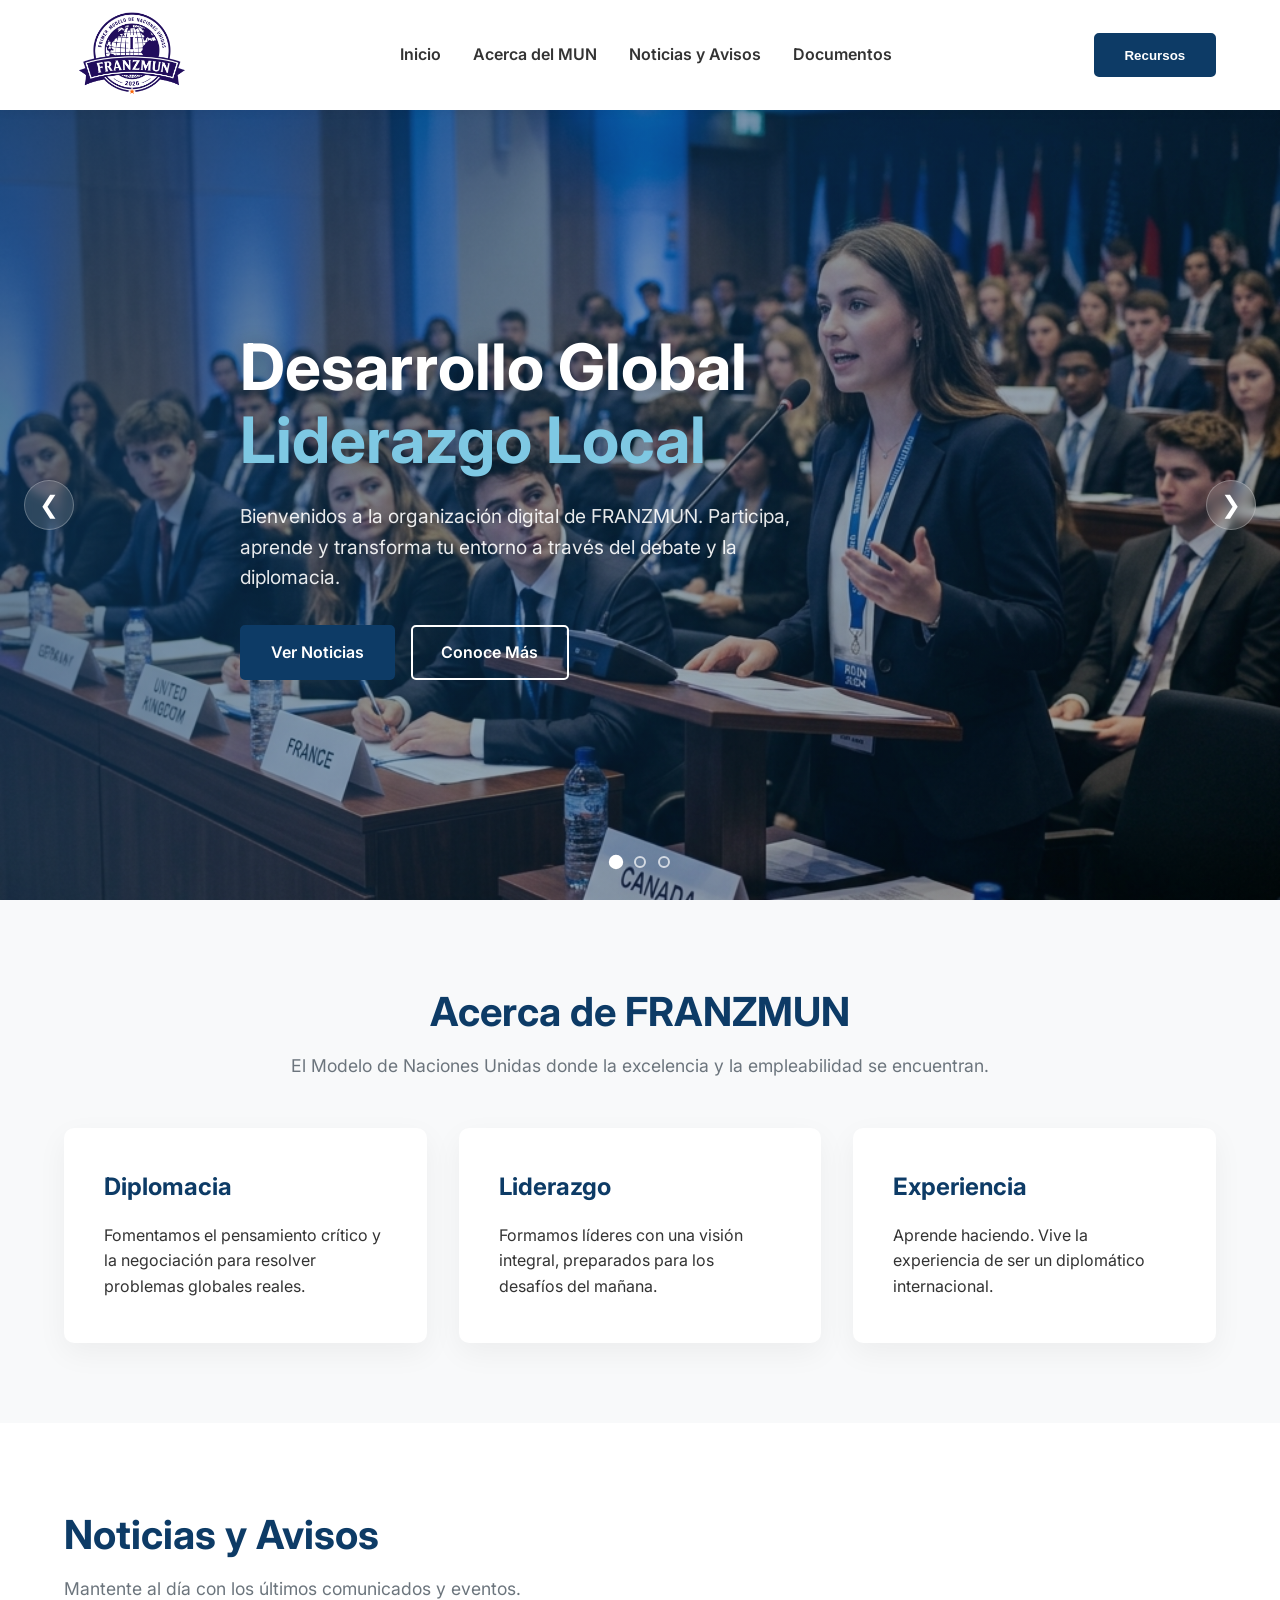
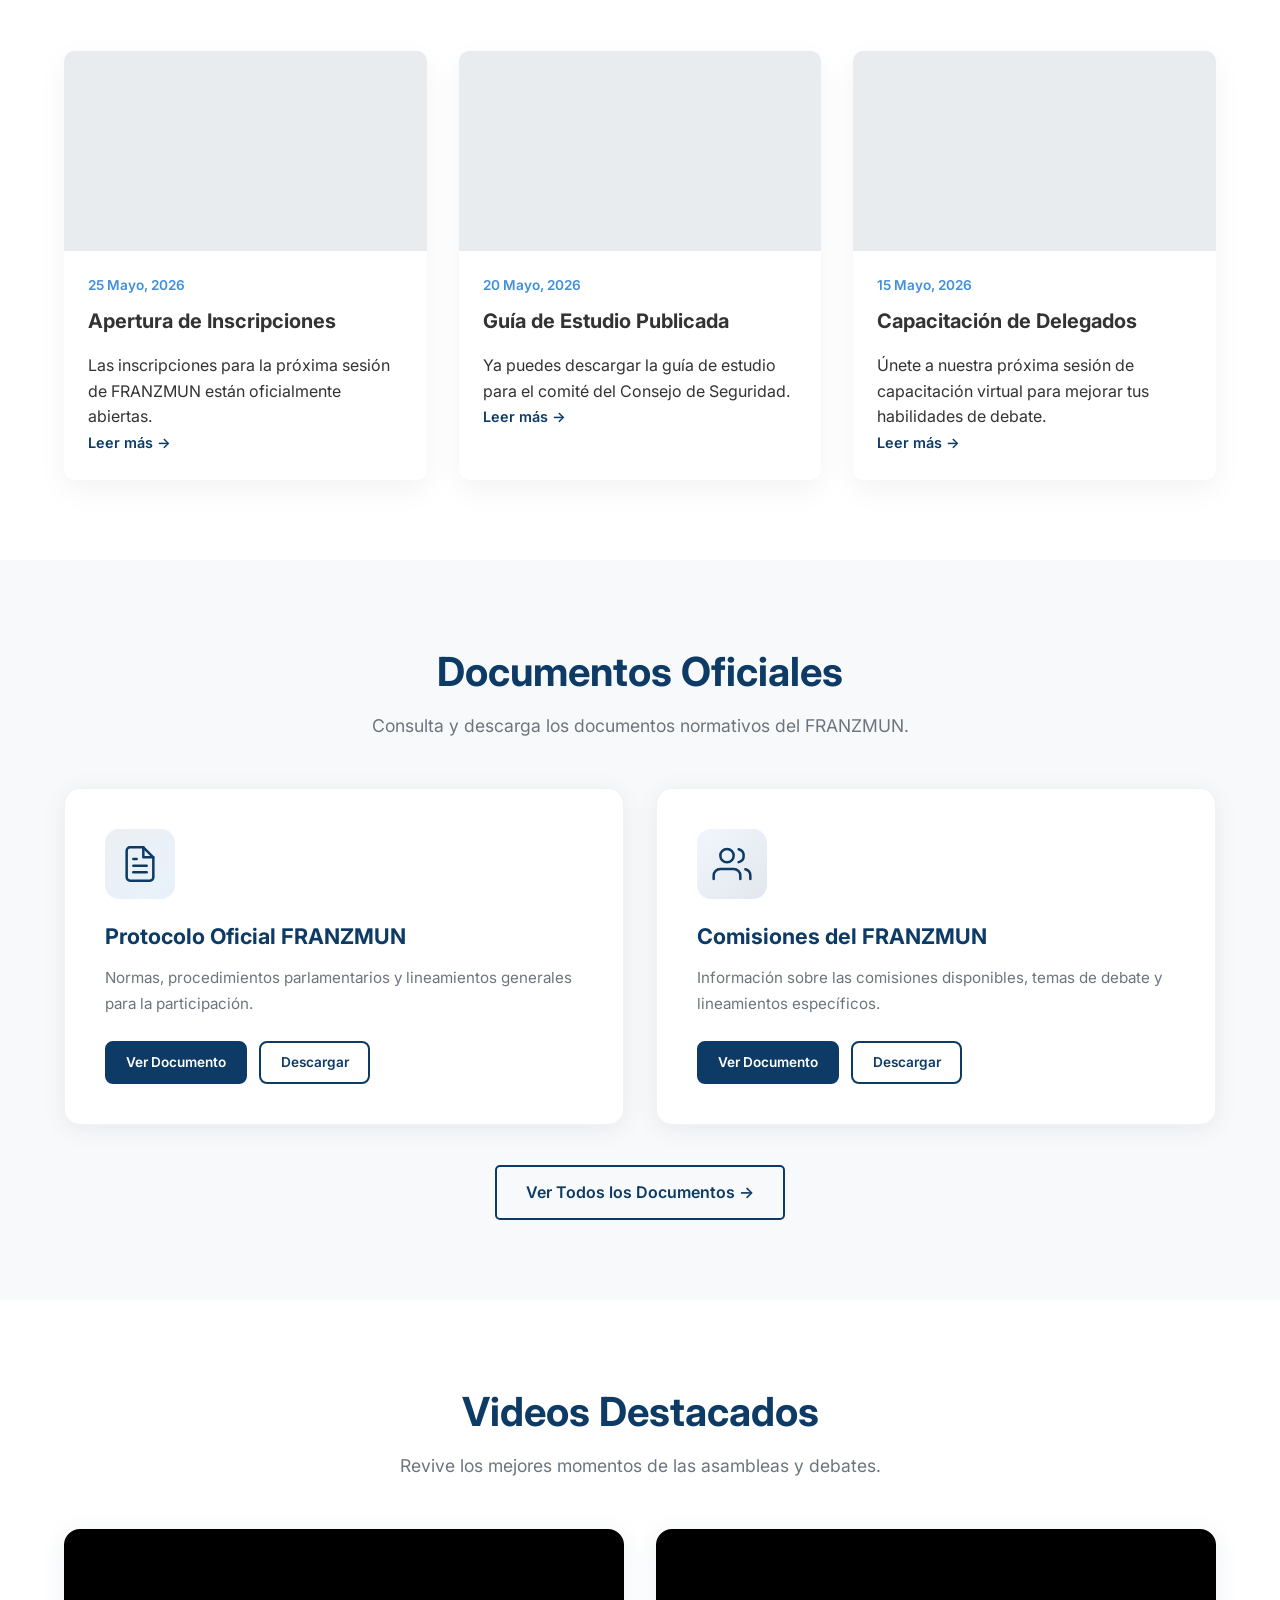
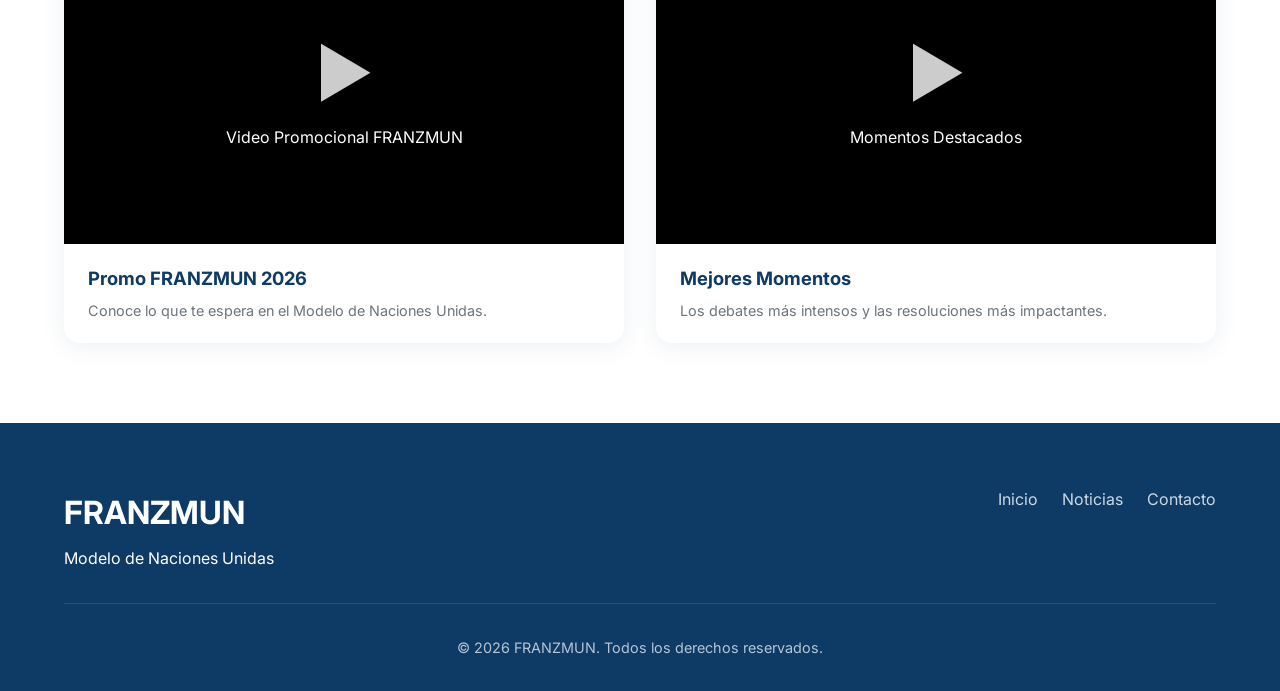
==== commit 7c5e7d32: "feat: agregar boton y modal de recursos con contactos e instagram" ====
--- a/index.html
+++ b/index.html
@@ -10,7 +10,7 @@
     <link rel="preconnect" href="https://fonts.gstatic.com" crossorigin>
     <link href="https://fonts.googleapis.com/css2?family=Inter:wght@300;400;600;700&display=swap" rel="stylesheet">
     <!-- Custom CSS -->
-    <link rel="stylesheet" href="css/styles.css">
+    <link rel="stylesheet" href="css/styles.css?v=1.1">
 </head>
 <body>
 
@@ -28,7 +28,7 @@
                     <li><a href="documentos.html">Documentos</a></li>
                 </ul>
             </nav>
-            <a href="#herramientas" class="btn btn-primary">Documentos</a>
+            <button class="btn btn-primary" id="recursos-btn">Recursos</button>
             <div class="menu-toggle" id="mobile-menu">
                 <span class="bar"></span>
                 <span class="bar"></span>
@@ -262,6 +262,64 @@
         </div>
     </footer>
 
+    <!-- Modal de Recursos -->
+    <div id="recursos-modal" class="modal-overlay">
+        <div class="modal-card">
+            <button class="modal-close" id="modal-close-btn" aria-label="Cerrar modal">
+                <svg xmlns="http://www.w3.org/2000/svg" width="24" height="24" viewBox="0 0 24 24" fill="none" stroke="currentColor" stroke-width="2" stroke-linecap="round" stroke-linejoin="round">
+                    <line x1="18" y1="6" x2="6" y2="18"></line>
+                    <line x1="6" y1="6" x2="18" y2="18"></line>
+                </svg>
+            </button>
+            <div class="modal-header">
+                <h2>Recursos FRANZMUN</h2>
+                <p>Información de contacto y redes oficiales del Modelo de Naciones Unidas</p>
+            </div>
+            <div class="modal-body">
+                <div class="modal-section">
+                    <h3>Contactos</h3>
+                    <div class="contacts-grid">
+                        <a href="tel:+59162389185" class="contact-item">
+                            <span class="contact-icon">
+                                <svg xmlns="http://www.w3.org/2000/svg" width="20" height="20" viewBox="0 0 24 24" fill="none" stroke="currentColor" stroke-width="2" stroke-linecap="round" stroke-linejoin="round">
+                                    <path d="M22 16.92v3a2 2 0 0 1-2.18 2 19.79 19.79 0 0 1-8.63-3.07 19.5 19.5 0 0 1-6-6 19.79 19.79 0 0 1-3.07-8.67A2 2 0 0 1 4.11 2h3a2 2 0 0 1 2 1.72 12.84 12.84 0 0 0 .7 2.81 2 2 0 0 1-.45 2.11L8.09 9.91a16 16 0 0 0 6 6l1.27-1.27a2 2 0 0 1 2.11-.45 12.84 12.84 0 0 0 2.81.7A2 2 0 0 1 22 16.92z"></path>
+                                </svg>
+                            </span>
+                            <div class="contact-details">
+                                <span class="contact-label">Teléfono 1</span>
+                                <span class="contact-value">+591 62389185</span>
+                            </div>
+                        </a>
+                        <a href="tel:+59160623508" class="contact-item">
+                            <span class="contact-icon">
+                                <svg xmlns="http://www.w3.org/2000/svg" width="20" height="20" viewBox="0 0 24 24" fill="none" stroke="currentColor" stroke-width="2" stroke-linecap="round" stroke-linejoin="round">
+                                    <path d="M22 16.92v3a2 2 0 0 1-2.18 2 19.79 19.79 0 0 1-8.63-3.07 19.5 19.5 0 0 1-6-6 19.79 19.79 0 0 1-3.07-8.67A2 2 0 0 1 4.11 2h3a2 2 0 0 1 2 1.72 12.84 12.84 0 0 0 .7 2.81 2 2 0 0 1-.45 2.11L8.09 9.91a16 16 0 0 0 6 6l1.27-1.27a2 2 0 0 1 2.11-.45 12.84 12.84 0 0 0 2.81.7A2 2 0 0 1 22 16.92z"></path>
+                                </svg>
+                            </span>
+                            <div class="contact-details">
+                                <span class="contact-label">Teléfono 2</span>
+                                <span class="contact-value">+591 60623508</span>
+                            </div>
+                        </a>
+                    </div>
+                </div>
+                <div class="modal-section">
+                    <h3>Síguenos</h3>
+                    <a href="https://www.instagram.com/franzmun.lp?igsh=ZDd5dXFoaGRzeDM3" target="_blank" rel="noopener noreferrer" class="instagram-link">
+                        <span class="instagram-icon">
+                            <svg xmlns="http://www.w3.org/2000/svg" width="24" height="24" viewBox="0 0 24 24" fill="none" stroke="currentColor" stroke-width="2" stroke-linecap="round" stroke-linejoin="round">
+                                <rect x="2" y="2" width="20" height="20" rx="5" ry="5"></rect>
+                                <path d="M16 11.37A4 4 0 1 1 12.63 8 4 4 0 0 1 16 11.37z"></path>
+                                <line x1="17.5" y1="6.5" x2="17.51" y2="6.5"></line>
+                            </svg>
+                        </span>
+                        <span class="instagram-text">Síguenos en Instagram</span>
+                    </a>
+                </div>
+            </div>
+        </div>
+    </div>
+
     <!-- Custom JS -->
     <script src="js/main.js"></script>
 </body>
--- a/css/styles.css
+++ b/css/styles.css
@@ -998,7 +998,213 @@
     }
 
     .doc-actions {
-        flex-direction: column;
-    }
-}
-
+    }
+}
+
+/* =========================================
+   MODAL DE RECURSOS
+   ========================================= */
+.modal-overlay {
+    position: fixed;
+    top: 0;
+    left: 0;
+    right: 0;
+    bottom: 0;
+    background-color: rgba(13, 59, 102, 0.4);
+    backdrop-filter: blur(8px);
+    -webkit-backdrop-filter: blur(8px);
+    display: flex;
+    justify-content: center;
+    align-items: center;
+    z-index: 2000;
+    opacity: 0;
+    visibility: hidden;
+    transition: opacity var(--transition-speed) ease, visibility var(--transition-speed) ease;
+}
+
+.modal-overlay.active {
+    opacity: 1;
+    visibility: visible;
+}
+
+.modal-card {
+    background-color: var(--white);
+    width: 90%;
+    max-width: 480px;
+    border-radius: 20px;
+    padding: 2.5rem 2rem;
+    box-shadow: 0 20px 40px rgba(0, 0, 0, 0.15);
+    position: relative;
+    transform: scale(0.9);
+    transition: transform var(--transition-speed) cubic-bezier(0.34, 1.56, 0.64, 1);
+    border: 1px solid rgba(255, 255, 255, 0.8);
+}
+
+.modal-overlay.active .modal-card {
+    transform: scale(1);
+}
+
+.modal-close {
+    position: absolute;
+    top: 1.25rem;
+    right: 1.25rem;
+    background: rgba(13, 59, 102, 0.05);
+    border: none;
+    width: 36px;
+    height: 36px;
+    border-radius: 50%;
+    display: flex;
+    align-items: center;
+    justify-content: center;
+    cursor: pointer;
+    color: var(--primary-color);
+    transition: all 0.2s ease;
+}
+
+.modal-close:hover {
+    background-color: var(--primary-color);
+    color: var(--white);
+    transform: rotate(90deg);
+}
+
+.modal-header {
+    text-align: center;
+    margin-bottom: 2rem;
+}
+
+.modal-header h2 {
+    color: var(--primary-color);
+    font-size: 1.8rem;
+    margin-bottom: 0.5rem;
+    font-weight: 700;
+}
+
+.modal-header p {
+    color: var(--text-muted);
+    font-size: 0.95rem;
+}
+
+.modal-section {
+    margin-bottom: 1.75rem;
+}
+
+.modal-section:last-child {
+    margin-bottom: 0;
+}
+
+.modal-section h3 {
+    font-size: 1.1rem;
+    color: var(--primary-color);
+    margin-bottom: 1rem;
+    font-weight: 600;
+    position: relative;
+    padding-left: 0.75rem;
+}
+
+.modal-section h3::before {
+    content: '';
+    position: absolute;
+    left: 0;
+    top: 50%;
+    transform: translateY(-50%);
+    width: 4px;
+    height: 16px;
+    background-color: var(--secondary-color);
+    border-radius: 2px;
+}
+
+.contacts-grid {
+    display: grid;
+    grid-template-columns: 1fr;
+    gap: 1rem;
+}
+
+.contact-item {
+    display: flex;
+    align-items: center;
+    gap: 1rem;
+    padding: 1rem;
+    background-color: var(--bg-light);
+    border-radius: 12px;
+    border: 1px solid rgba(13, 59, 102, 0.04);
+    transition: all 0.3s ease;
+}
+
+.contact-item:hover {
+    transform: translateY(-2px);
+    background-color: var(--white);
+    box-shadow: 0 10px 20px rgba(13, 59, 102, 0.06);
+    border-color: rgba(65, 143, 222, 0.2);
+}
+
+.contact-icon {
+    width: 42px;
+    height: 42px;
+    background-color: rgba(65, 143, 222, 0.1);
+    color: var(--secondary-color);
+    border-radius: 10px;
+    display: flex;
+    align-items: center;
+    justify-content: center;
+    transition: all 0.3s ease;
+}
+
+.contact-item:hover .contact-icon {
+    background-color: var(--secondary-color);
+    color: var(--white);
+}
+
+.contact-details {
+    display: flex;
+    flex-direction: column;
+}
+
+.contact-label {
+    font-size: 0.75rem;
+    text-transform: uppercase;
+    letter-spacing: 0.5px;
+    color: var(--text-muted);
+    font-weight: 600;
+}
+
+.contact-value {
+    font-size: 1.05rem;
+    color: var(--primary-color);
+    font-weight: 600;
+}
+
+.instagram-link {
+    display: flex;
+    align-items: center;
+    justify-content: center;
+    gap: 0.75rem;
+    padding: 1rem;
+    border-radius: 12px;
+    background: linear-gradient(45deg, #f09433 0%, #e6683c 25%, #dc2743 50%, #cc2366 75%, #bc1888 100%);
+    color: var(--white) !important;
+    font-weight: 600;
+    transition: all 0.3s ease;
+    box-shadow: 0 4px 15px rgba(220, 39, 67, 0.25);
+}
+
+.instagram-link:hover {
+    transform: translateY(-2px);
+    box-shadow: 0 8px 25px rgba(220, 39, 67, 0.4);
+    filter: brightness(1.05);
+}
+
+.instagram-icon {
+    display: flex;
+    align-items: center;
+    justify-content: center;
+}
+
+.instagram-text {
+    font-size: 1.05rem;
+}
+
+/* Modal Body scroll locking */
+body.modal-open {
+    overflow: hidden;
+}
+
